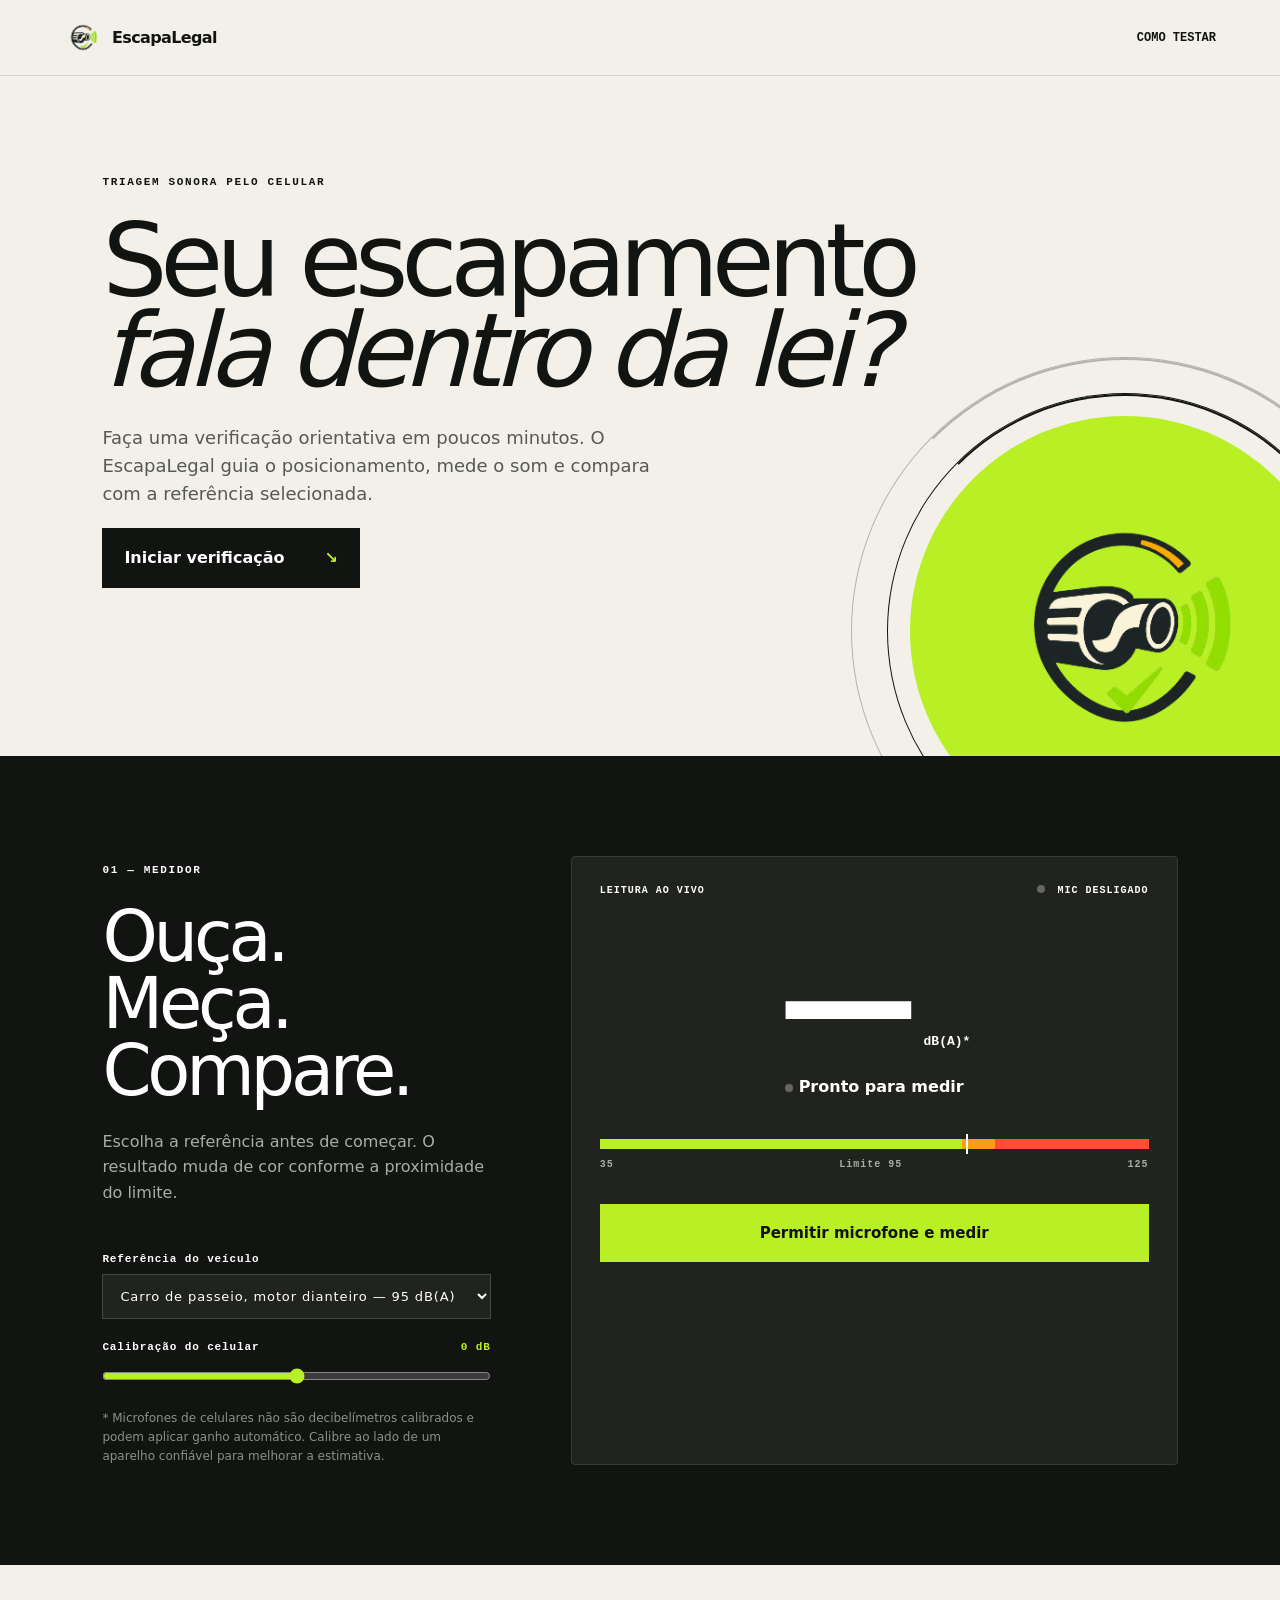
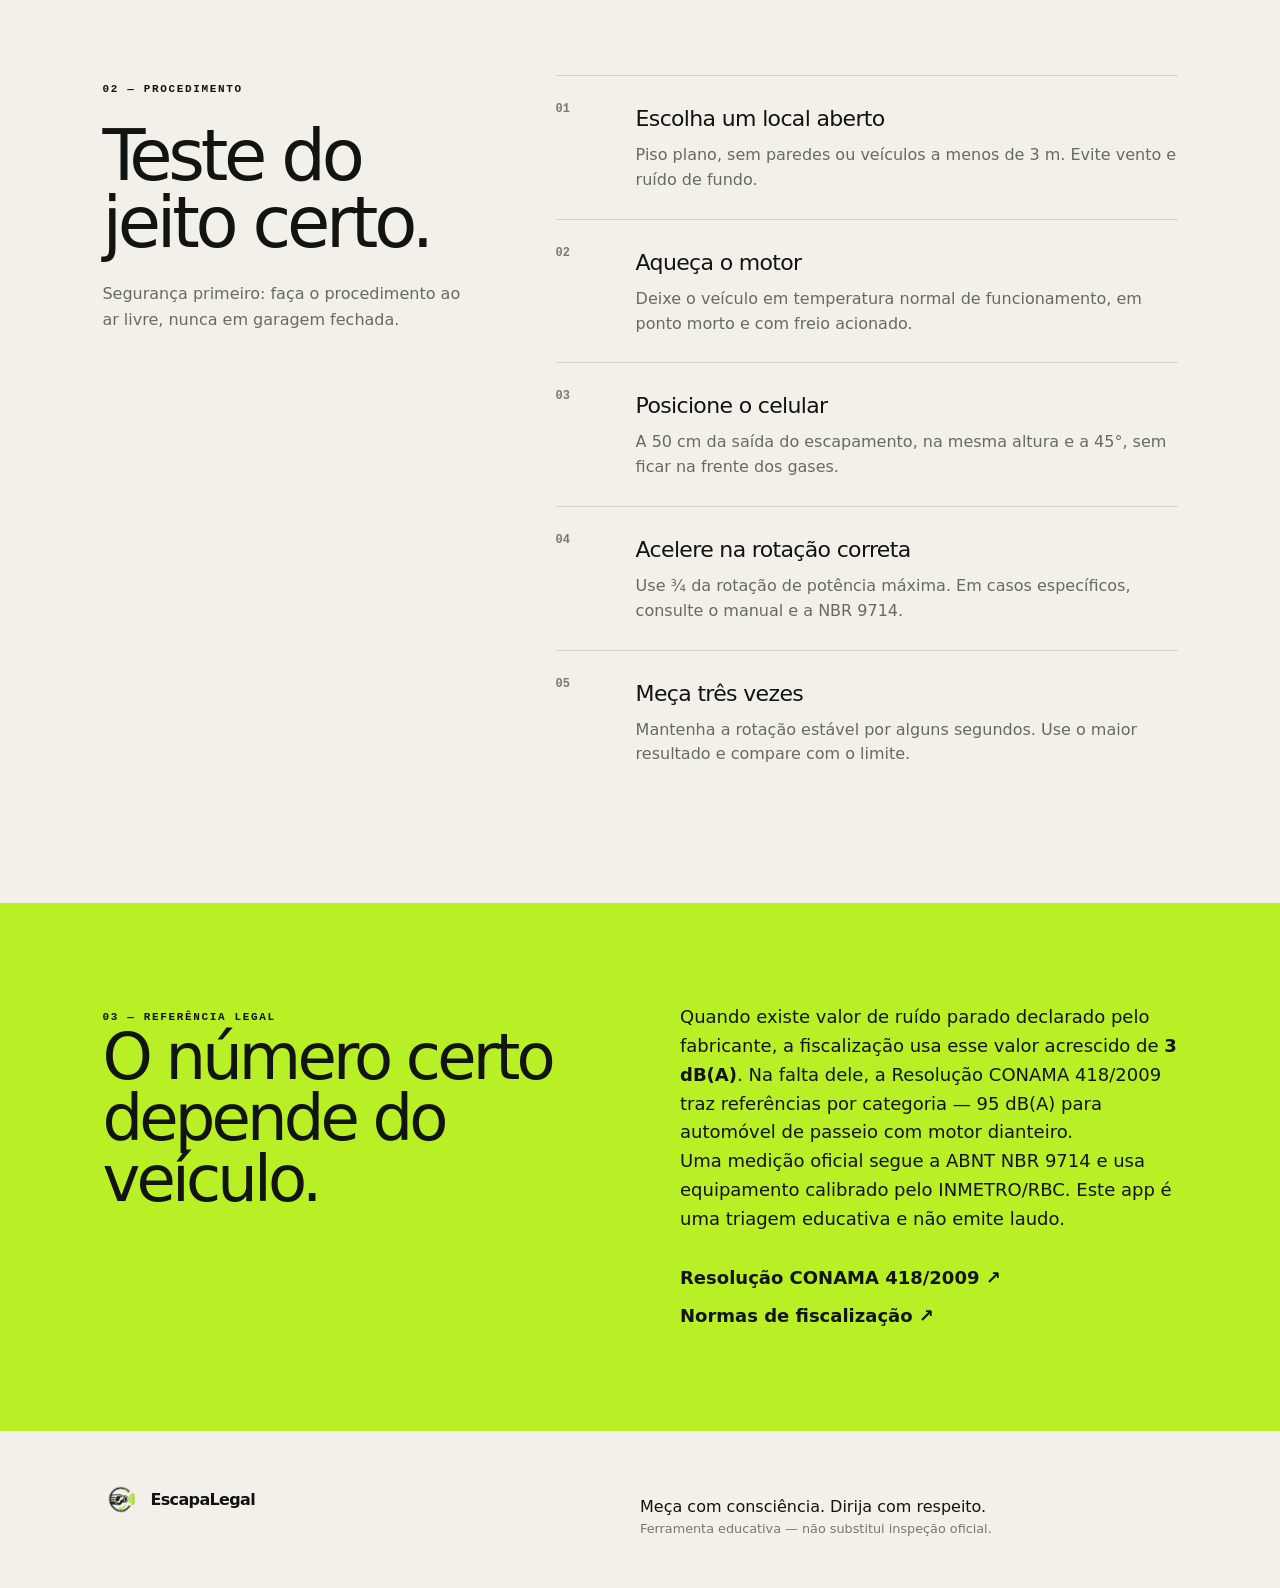
==== pages-dist/index.html @ 88433b81 "feat: criar EscapaLegal" ====
<!doctype html><html lang="pt-BR"><head><meta charset="UTF-8"/><meta name="viewport" content="width=device-width,initial-scale=1"/><meta name="theme-color" content="#121411"/><meta name="description" content="Meça o ruído do escapamento pelo celular e compare com referências da legislação brasileira."/><link rel="icon" href="./logo.png"/><title>EscapaLegal — teste orientativo de escapamento</title>  <script type="module" crossorigin src="./assets/index-DYDRV1VU.js"></script>
  <link rel="stylesheet" crossorigin href="./assets/index-qKlLWk5f.css">
</head><body><div id="root"></div></body></html>
---- pages-dist/assets/index-qKlLWk5f.css ----
/*! tailwindcss v4.2.1 | MIT License | https://tailwindcss.com */
@layer properties{@supports (((-webkit-hyphens:none)) and (not (margin-trim:inline))) or ((-moz-orient:inline) and (not (color:rgb(from red r g b)))){*,:before,:after,::backdrop{--tw-shadow:0 0 #0000;--tw-shadow-color:initial;--tw-shadow-alpha:100%;--tw-inset-shadow:0 0 #0000;--tw-inset-shadow-color:initial;--tw-inset-shadow-alpha:100%;--tw-ring-color:initial;--tw-ring-shadow:0 0 #0000;--tw-inset-ring-color:initial;--tw-inset-ring-shadow:0 0 #0000;--tw-ring-inset:initial;--tw-ring-offset-width:0px;--tw-ring-offset-color:#fff;--tw-ring-offset-shadow:0 0 #0000}}}@layer theme{:root,:host{--font-sans:ui-sans-serif, system-ui, sans-serif, "Apple Color Emoji", "Segoe UI Emoji", "Segoe UI Symbol", "Noto Color Emoji";--font-mono:ui-monospace, SFMono-Regular, Menlo, Monaco, Consolas, "Liberation Mono", "Courier New", monospace;--spacing:.25rem;--default-font-family:var(--font-sans);--default-mono-font-family:var(--font-mono)}}@layer base{*,:after,:before,::backdrop{box-sizing:border-box;border:0 solid;margin:0;padding:0}::file-selector-button{box-sizing:border-box;border:0 solid;margin:0;padding:0}html,:host{-webkit-text-size-adjust:100%;tab-size:4;line-height:1.5;font-family:var(--default-font-family,ui-sans-serif, system-ui, sans-serif, "Apple Color Emoji", "Segoe UI Emoji", "Segoe UI Symbol", "Noto Color Emoji");font-feature-settings:var(--default-font-feature-settings,normal);font-variation-settings:var(--default-font-variation-settings,normal);-webkit-tap-highlight-color:transparent}hr{height:0;color:inherit;border-top-width:1px}abbr:where([title]){-webkit-text-decoration:underline dotted;text-decoration:underline dotted}h1,h2,h3,h4,h5,h6{font-size:inherit;font-weight:inherit}a{color:inherit;-webkit-text-decoration:inherit;-webkit-text-decoration:inherit;-webkit-text-decoration:inherit;-webkit-text-decoration:inherit;text-decoration:inherit}b,strong{font-weight:bolder}code,kbd,samp,pre{font-family:var(--default-mono-font-family,ui-monospace, SFMono-Regular, Menlo, Monaco, Consolas, "Liberation Mono", "Courier New", monospace);font-feature-settings:var(--default-mono-font-feature-settings,normal);font-variation-settings:var(--default-mono-font-variation-settings,normal);font-size:1em}small{font-size:80%}sub,sup{vertical-align:baseline;font-size:75%;line-height:0;position:relative}sub{bottom:-.25em}sup{top:-.5em}table{text-indent:0;border-color:inherit;border-collapse:collapse}:-moz-focusring{outline:auto}progress{vertical-align:baseline}summary{display:list-item}ol,ul,menu{list-style:none}img,svg,video,canvas,audio,iframe,embed,object{vertical-align:middle;display:block}img,video{max-width:100%;height:auto}button,input,select,optgroup,textarea{font:inherit;font-feature-settings:inherit;font-variation-settings:inherit;letter-spacing:inherit;color:inherit;opacity:1;background-color:#0000;border-radius:0}::file-selector-button{font:inherit;font-feature-settings:inherit;font-variation-settings:inherit;letter-spacing:inherit;color:inherit;opacity:1;background-color:#0000;border-radius:0}:where(select:is([multiple],[size])) optgroup{font-weight:bolder}:where(select:is([multiple],[size])) optgroup option{padding-inline-start:20px}::file-selector-button{margin-inline-end:4px}::placeholder{opacity:1}@supports (not ((-webkit-appearance:-apple-pay-button))) or (contain-intrinsic-size:1px){::placeholder{color:currentColor}@supports (color:color-mix(in lab, red, red)){::placeholder{color:color-mix(in oklab, currentcolor 50%, transparent)}}}textarea{resize:vertical}::-webkit-search-decoration{-webkit-appearance:none}::-webkit-date-and-time-value{min-height:1lh;text-align:inherit}::-webkit-datetime-edit{display:inline-flex}::-webkit-datetime-edit-fields-wrapper{padding:0}::-webkit-datetime-edit{padding-block:0}::-webkit-datetime-edit-year-field{padding-block:0}::-webkit-datetime-edit-month-field{padding-block:0}::-webkit-datetime-edit-day-field{padding-block:0}::-webkit-datetime-edit-hour-field{padding-block:0}::-webkit-datetime-edit-minute-field{padding-block:0}::-webkit-datetime-edit-second-field{padding-block:0}::-webkit-datetime-edit-millisecond-field{padding-block:0}::-webkit-datetime-edit-meridiem-field{padding-block:0}::-webkit-calendar-picker-indicator{line-height:1}:-moz-ui-invalid{box-shadow:none}button,input:where([type=button],[type=reset],[type=submit]){appearance:button}::file-selector-button{appearance:button}::-webkit-inner-spin-button{height:auto}::-webkit-outer-spin-button{height:auto}[hidden]:where(:not([hidden=until-found])){display:none!important}}@layer components;@layer utilities{.relative{position:relative}.start{inset-inline-start:var(--spacing)}.contents{display:contents}.table{display:table}.ring{--tw-ring-shadow:var(--tw-ring-inset,) 0 0 0 calc(1px + var(--tw-ring-offset-width)) var(--tw-ring-color,currentcolor);box-shadow:var(--tw-inset-shadow), var(--tw-inset-ring-shadow), var(--tw-ring-offset-shadow), var(--tw-ring-shadow), var(--tw-shadow)}}:root{--ink:#121411;--paper:#f2f0e9;--lime:#b8ef25;--orange:#ff9d19;--red:#ff4d35;--line:#d4d1c7}*{box-sizing:border-box}html{scroll-behavior:smooth}body{background:var(--paper);color:var(--ink);font-family:var(--font-sans),Arial,sans-serif;margin:0}.nav{border-bottom:1px solid var(--line);z-index:5;justify-content:space-between;align-items:center;height:76px;padding:0 clamp(20px,5vw,72px);display:flex;position:relative}.brand{color:inherit;letter-spacing:-.04em;align-items:center;gap:10px;font-weight:800;text-decoration:none;display:flex}.brand img{object-fit:contain;width:38px;height:38px}.navLink{font:600 12px var(--font-mono);color:inherit;text-transform:uppercase;text-decoration:none}.hero{min-height:680px;padding:100px clamp(20px,8vw,120px);position:relative;overflow:hidden}.eyebrow,.sectionHead>span,.law>div>span{font:600 11px var(--font-mono);letter-spacing:.15em}.hero h1{letter-spacing:-.07em;max-width:950px;margin:28px 0;font-size:clamp(52px,8vw,112px);line-height:.88}.hero h1 em{font-weight:300}.lead{color:#565a51;max-width:570px;font-size:18px;line-height:1.55}.primary{background:var(--ink);color:#fff;gap:40px;margin-top:20px;padding:18px 22px;font-weight:700;text-decoration:none;display:inline-flex}.primary span{color:var(--lime)}.heroArt{background:var(--lime);border-radius:50%;place-items:center;width:430px;height:430px;display:grid;position:absolute;bottom:-90px;right:-60px}.heroArt img{z-index:2;width:68%;position:relative}.ring{border:2px solid var(--ink);border-left-color:#0000;border-radius:50%;position:absolute}.r1{inset:-22px}.r2{opacity:.28;inset:-58px}.meterSection{background:var(--ink);color:#fff;grid-template-columns:minmax(220px,.8fr) minmax(380px,1.25fr);gap:48px 80px;padding:100px clamp(20px,8vw,120px);display:grid}.sectionHead h2{letter-spacing:-.06em;margin:24px 0;font-size:clamp(42px,5.5vw,76px);line-height:.95}.sectionHead p{color:#a9ada3;max-width:400px;line-height:1.6}.meterCard{background:#20231e;border:1px solid #373b34;border-radius:4px;grid-area:1/2/3;padding:28px;transition:all .3s}.meterCard.ok{border-color:var(--lime)}.meterCard.near{border-color:var(--orange)}.meterCard.over{border-color:var(--red)}.meterTop,.scaleLabels{font:600 10px var(--font-mono);letter-spacing:.1em;justify-content:space-between;display:flex}.live i,.status i{background:#666;border-radius:50%;width:8px;height:8px;margin-right:6px;display:inline-block}.meterCard.ok .status i,.meterCard.ok .live i{background:var(--lime)}.meterCard.near .status i,.meterCard.near .live i{background:var(--orange)}.meterCard.over .status i,.meterCard.over .live i{background:var(--red)}.readout{justify-content:center;align-items:flex-end;margin:48px 0 18px;display:flex}.readout strong{letter-spacing:-.08em;font-size:clamp(82px,11vw,150px);line-height:.8}.readout span{font:600 13px var(--font-mono);margin:0 0 8px 16px}.status{text-align:center;margin-bottom:40px;font-weight:700}.scale{background:linear-gradient(90deg,var(--lime) 0 66%,var(--orange) 66% 72%,var(--red) 72%);height:10px;position:relative}.scale span{opacity:.35;background:#fff;height:100%;display:block}.scale b{background:#fff;width:2px;height:20px;position:absolute;top:-5px}.scaleLabels{color:#a9ada3;margin-top:10px}.measureBtn{background:var(--lime);width:100%;color:var(--ink);cursor:pointer;border:0;margin-top:34px;padding:18px;font-size:15px;font-weight:800}.peak{text-align:center}.error{color:#ff9889}.settings{grid-column:1}.settings label{font:600 11px var(--font-mono);letter-spacing:.08em;margin-bottom:22px;display:block}.settings label span{float:right;color:var(--lime)}select,input[type=number]{color:#fff;width:100%;font:500 13px var(--font-sans);background:#20231e;border:1px solid #454940;margin-top:9px;padding:13px}input[type=range]{width:100%;accent-color:var(--lime);margin-top:15px}.settings>p{color:#8c9087;font-size:12px;line-height:1.55}.steps{grid-template-columns:.75fr 1.25fr;gap:80px;padding:110px clamp(20px,8vw,120px);display:grid}.light p{color:#666b62}.stepList article{border-top:1px solid var(--line);grid-template-columns:60px 1fr;gap:20px;padding:26px 0;display:grid}.stepList article>b{font:600 12px var(--font-mono);color:#777b73}.stepList h3{letter-spacing:-.03em;margin:0 0 8px;font-size:22px}.stepList p{color:#666b62;margin:0;line-height:1.55}.law{background:var(--lime);grid-template-columns:1fr 1fr;gap:80px;padding:100px clamp(20px,8vw,120px);display:grid}.law h2{letter-spacing:-.06em;font-size:clamp(42px,5vw,72px);line-height:.95}.lawText{font-size:18px;line-height:1.6}.links{flex-direction:column;gap:10px;margin-top:30px;display:flex}.links a{color:inherit;font-weight:800}footer{grid-template-columns:1fr 1fr;align-items:end;padding:50px clamp(20px,8vw,120px);display:grid}footer small{color:#75796f;grid-column:2}@media (width<=800px){.hero{min-height:720px;padding-top:70px}.heroArt{width:280px;height:280px;bottom:-30px;right:-50px}.meterSection,.steps,.law{grid-template-columns:1fr;padding-top:75px;padding-bottom:75px}.meterCard,.settings{grid-area:auto}.meterCard{order:2}.settings{order:3}.steps,.law{gap:35px}.law h2{margin-bottom:0}footer{grid-template-columns:1fr;gap:15px}footer small{grid-column:1}.readout strong{font-size:90px}}@property --tw-shadow{syntax:"*";inherits:false;initial-value:0 0 #0000}@property --tw-shadow-color{syntax:"*";inherits:false}@property --tw-shadow-alpha{syntax:"<percentage>";inherits:false;initial-value:100%}@property --tw-inset-shadow{syntax:"*";inherits:false;initial-value:0 0 #0000}@property --tw-inset-shadow-color{syntax:"*";inherits:false}@property --tw-inset-shadow-alpha{syntax:"<percentage>";inherits:false;initial-value:100%}@property --tw-ring-color{syntax:"*";inherits:false}@property --tw-ring-shadow{syntax:"*";inherits:false;initial-value:0 0 #0000}@property --tw-inset-ring-color{syntax:"*";inherits:false}@property --tw-inset-ring-shadow{syntax:"*";inherits:false;initial-value:0 0 #0000}@property --tw-ring-inset{syntax:"*";inherits:false}@property --tw-ring-offset-width{syntax:"<length>";inherits:false;initial-value:0}@property --tw-ring-offset-color{syntax:"*";inherits:false;initial-value:#fff}@property --tw-ring-offset-shadow{syntax:"*";inherits:false;initial-value:0 0 #0000}
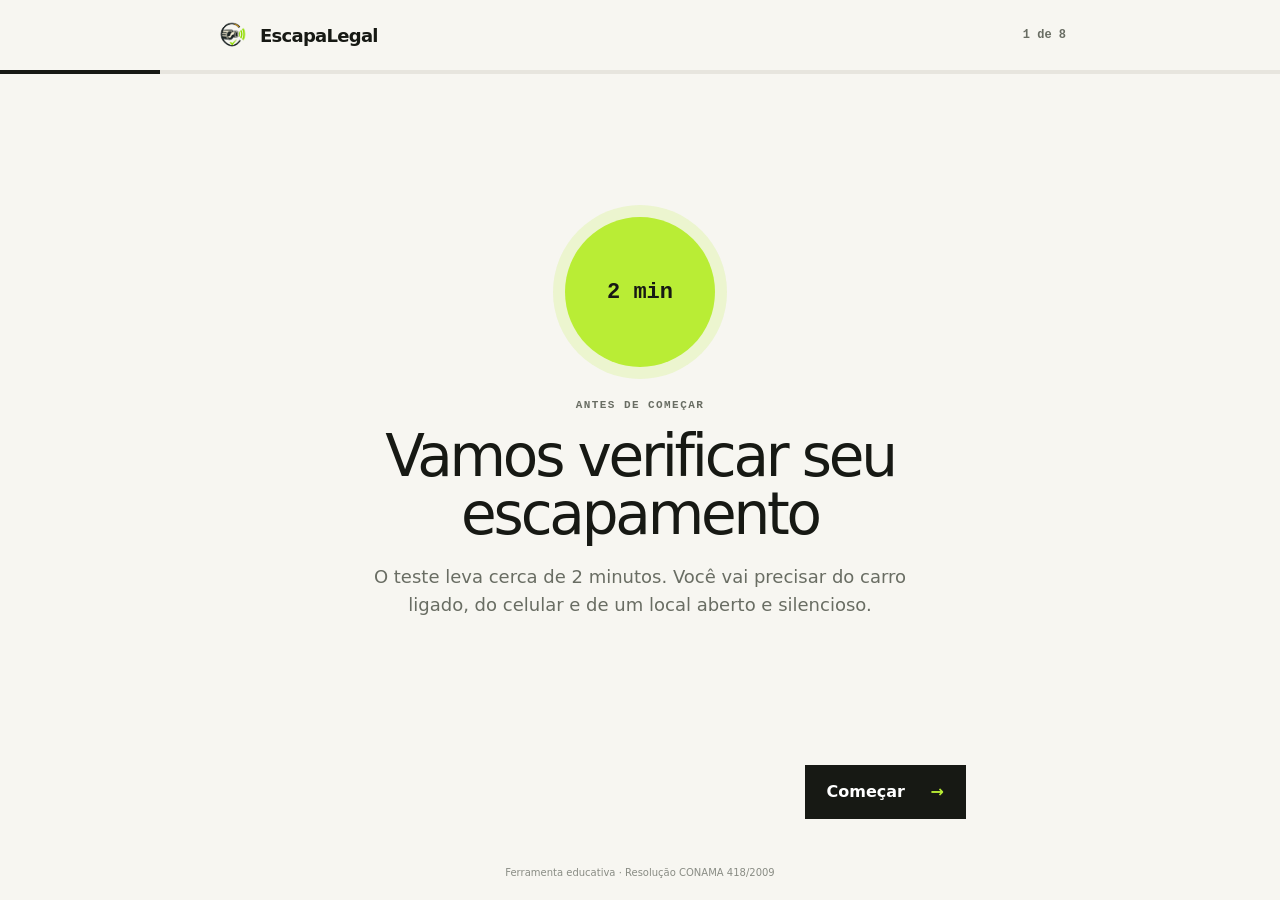
==== commit 97096622: "feat: transformar teste em fluxo guiado" ====
--- a/pages-dist/index.html
+++ b/pages-dist/index.html
@@ -1,3 +1,3 @@
-<!doctype html><html lang="pt-BR"><head><meta charset="UTF-8"/><meta name="viewport" content="width=device-width,initial-scale=1"/><meta name="theme-color" content="#121411"/><meta name="description" content="Meça o ruído do escapamento pelo celular e compare com referências da legislação brasileira."/><link rel="icon" href="./logo.png"/><title>EscapaLegal — teste orientativo de escapamento</title>  <script type="module" crossorigin src="./assets/index-DYDRV1VU.js"></script>
-  <link rel="stylesheet" crossorigin href="./assets/index-qKlLWk5f.css">
+<!doctype html><html lang="pt-BR"><head><meta charset="UTF-8"/><meta name="viewport" content="width=device-width,initial-scale=1"/><meta name="theme-color" content="#121411"/><meta name="description" content="Meça o ruído do escapamento pelo celular e compare com referências da legislação brasileira."/><link rel="icon" href="./logo.png"/><title>EscapaLegal — teste orientativo de escapamento</title>  <script type="module" crossorigin src="./assets/index-BxVNrygy.js"></script>
+  <link rel="stylesheet" crossorigin href="./assets/index-0QmFH2ib.css">
 </head><body><div id="root"></div></body></html>
--- a/pages-dist/assets/index-0QmFH2ib.css
+++ b/pages-dist/assets/index-0QmFH2ib.css
@@ -0,0 +1,2 @@
+/*! tailwindcss v4.2.1 | MIT License | https://tailwindcss.com */
+@layer properties{@supports (((-webkit-hyphens:none)) and (not (margin-trim:inline))) or ((-moz-orient:inline) and (not (color:rgb(from red r g b)))){*,:before,:after,::backdrop{--tw-shadow:0 0 #0000;--tw-shadow-color:initial;--tw-shadow-alpha:100%;--tw-inset-shadow:0 0 #0000;--tw-inset-shadow-color:initial;--tw-inset-shadow-alpha:100%;--tw-ring-color:initial;--tw-ring-shadow:0 0 #0000;--tw-inset-ring-color:initial;--tw-inset-ring-shadow:0 0 #0000;--tw-ring-inset:initial;--tw-ring-offset-width:0px;--tw-ring-offset-color:#fff;--tw-ring-offset-shadow:0 0 #0000;--tw-blur:initial;--tw-brightness:initial;--tw-contrast:initial;--tw-grayscale:initial;--tw-hue-rotate:initial;--tw-invert:initial;--tw-opacity:initial;--tw-saturate:initial;--tw-sepia:initial;--tw-drop-shadow:initial;--tw-drop-shadow-color:initial;--tw-drop-shadow-alpha:100%;--tw-drop-shadow-size:initial}}}@layer theme{:root,:host{--font-sans:ui-sans-serif, system-ui, sans-serif, "Apple Color Emoji", "Segoe UI Emoji", "Segoe UI Symbol", "Noto Color Emoji";--font-mono:ui-monospace, SFMono-Regular, Menlo, Monaco, Consolas, "Liberation Mono", "Courier New", monospace;--spacing:.25rem;--default-font-family:var(--font-sans);--default-mono-font-family:var(--font-mono)}}@layer base{*,:after,:before,::backdrop{box-sizing:border-box;border:0 solid;margin:0;padding:0}::file-selector-button{box-sizing:border-box;border:0 solid;margin:0;padding:0}html,:host{-webkit-text-size-adjust:100%;tab-size:4;line-height:1.5;font-family:var(--default-font-family,ui-sans-serif, system-ui, sans-serif, "Apple Color Emoji", "Segoe UI Emoji", "Segoe UI Symbol", "Noto Color Emoji");font-feature-settings:var(--default-font-feature-settings,normal);font-variation-settings:var(--default-font-variation-settings,normal);-webkit-tap-highlight-color:transparent}hr{height:0;color:inherit;border-top-width:1px}abbr:where([title]){-webkit-text-decoration:underline dotted;text-decoration:underline dotted}h1,h2,h3,h4,h5,h6{font-size:inherit;font-weight:inherit}a{color:inherit;-webkit-text-decoration:inherit;-webkit-text-decoration:inherit;-webkit-text-decoration:inherit;-webkit-text-decoration:inherit;text-decoration:inherit}b,strong{font-weight:bolder}code,kbd,samp,pre{font-family:var(--default-mono-font-family,ui-monospace, SFMono-Regular, Menlo, Monaco, Consolas, "Liberation Mono", "Courier New", monospace);font-feature-settings:var(--default-mono-font-feature-settings,normal);font-variation-settings:var(--default-mono-font-variation-settings,normal);font-size:1em}small{font-size:80%}sub,sup{vertical-align:baseline;font-size:75%;line-height:0;position:relative}sub{bottom:-.25em}sup{top:-.5em}table{text-indent:0;border-color:inherit;border-collapse:collapse}:-moz-focusring{outline:auto}progress{vertical-align:baseline}summary{display:list-item}ol,ul,menu{list-style:none}img,svg,video,canvas,audio,iframe,embed,object{vertical-align:middle;display:block}img,video{max-width:100%;height:auto}button,input,select,optgroup,textarea{font:inherit;font-feature-settings:inherit;font-variation-settings:inherit;letter-spacing:inherit;color:inherit;opacity:1;background-color:#0000;border-radius:0}::file-selector-button{font:inherit;font-feature-settings:inherit;font-variation-settings:inherit;letter-spacing:inherit;color:inherit;opacity:1;background-color:#0000;border-radius:0}:where(select:is([multiple],[size])) optgroup{font-weight:bolder}:where(select:is([multiple],[size])) optgroup option{padding-inline-start:20px}::file-selector-button{margin-inline-end:4px}::placeholder{opacity:1}@supports (not ((-webkit-appearance:-apple-pay-button))) or (contain-intrinsic-size:1px){::placeholder{color:currentColor}@supports (color:color-mix(in lab, red, red)){::placeholder{color:color-mix(in oklab, currentcolor 50%, transparent)}}}textarea{resize:vertical}::-webkit-search-decoration{-webkit-appearance:none}::-webkit-date-and-time-value{min-height:1lh;text-align:inherit}::-webkit-datetime-edit{display:inline-flex}::-webkit-datetime-edit-fields-wrapper{padding:0}::-webkit-datetime-edit{padding-block:0}::-webkit-datetime-edit-year-field{padding-block:0}::-webkit-datetime-edit-month-field{padding-block:0}::-webkit-datetime-edit-day-field{padding-block:0}::-webkit-datetime-edit-hour-field{padding-block:0}::-webkit-datetime-edit-minute-field{padding-block:0}::-webkit-datetime-edit-second-field{padding-block:0}::-webkit-datetime-edit-millisecond-field{padding-block:0}::-webkit-datetime-edit-meridiem-field{padding-block:0}::-webkit-calendar-picker-indicator{line-height:1}:-moz-ui-invalid{box-shadow:none}button,input:where([type=button],[type=reset],[type=submit]){appearance:button}::file-selector-button{appearance:button}::-webkit-inner-spin-button{height:auto}::-webkit-outer-spin-button{height:auto}[hidden]:where(:not([hidden=until-found])){display:none!important}}@layer components;@layer utilities{.visible{visibility:visible}.start{inset-inline-start:var(--spacing)}.end{inset-inline-end:var(--spacing)}.contents{display:contents}.flex{display:flex}.hidden{display:none}.table{display:table}.resize{resize:both}.ring{--tw-ring-shadow:var(--tw-ring-inset,) 0 0 0 calc(1px + var(--tw-ring-offset-width)) var(--tw-ring-color,currentcolor);box-shadow:var(--tw-inset-shadow), var(--tw-inset-ring-shadow), var(--tw-ring-offset-shadow), var(--tw-ring-shadow), var(--tw-shadow)}.blur{--tw-blur:blur(8px);filter:var(--tw-blur,) var(--tw-brightness,) var(--tw-contrast,) var(--tw-grayscale,) var(--tw-hue-rotate,) var(--tw-invert,) var(--tw-saturate,) var(--tw-sepia,) var(--tw-drop-shadow,)}}:root{--ink:#171914;--paper:#f7f6f1;--muted:#696d63;--line:#deddd6;--lime:#b9ed35;--orange:#f5a623;--red:#f15b49}*{box-sizing:border-box}html,body,#root{min-height:100%}body{background:var(--paper);color:var(--ink);font-family:var(--font-sans),Arial,sans-serif;margin:0}.wizard{flex-direction:column;min-height:100vh;display:flex}.wizard header{justify-content:space-between;align-items:center;width:100%;max-width:900px;height:70px;margin:auto;padding:0 24px;display:flex}.logo{letter-spacing:-.04em;cursor:pointer;background:0 0;border:0;align-items:center;gap:10px;font-size:18px;font-weight:800;display:flex}.logo img{object-fit:contain;width:36px;height:36px}.counter{font:600 12px var(--font-mono);color:var(--muted)}.progress{background:#e7e5de;height:4px}.progress span{background:var(--ink);height:100%;transition:width .3s;display:block}.screen{text-align:center;flex:1;justify-content:center;align-items:center;width:min(100%,700px);margin:auto;padding:45px 24px 28px;display:flex}.instruction,.formStep,.testStep,.result{width:100%;animation:.28s enter}@keyframes enter{0%{opacity:0;transform:translateY(8px)}}.visual{background:var(--lime);border-radius:50%;place-items:center;width:150px;height:150px;margin:0 auto 32px;display:grid;box-shadow:0 0 0 12px #b9ed352e}.visual span{font:800 22px var(--font-mono)}.kicker{font:700 11px var(--font-mono);text-transform:uppercase;letter-spacing:.13em;color:var(--muted);margin:0 0 16px}h1{letter-spacing:-.055em;max-width:630px;margin:0 auto 20px;font-size:clamp(36px,7vw,58px);line-height:1}.copy{color:var(--muted);max-width:560px;margin:0 auto;font-size:18px;line-height:1.55}.diagram{justify-content:center;align-items:center;gap:14px;margin:34px auto 0;display:flex}.diagram i{font:700 10px var(--font-mono);background:var(--ink);color:#fff;padding:13px;font-style:normal}.diagram span{font:700 11px var(--font-mono);border-top:2px dashed var(--ink);padding:6px 25px 0}.choices{text-align:left;grid-template-columns:1fr 1fr;gap:10px;margin:30px auto 18px;display:grid}.choices button{border:1px solid var(--line);cursor:pointer;color:inherit;background:#fff;border-radius:8px;flex-direction:column;gap:5px;padding:18px;display:flex}.choices button.selected{border:2px solid var(--ink);background:#f0f7dc;padding:17px}.choices b{font-size:15px}.choices span{color:var(--muted);font-size:12px}.manual{border:1px solid var(--line);background:#fff;justify-content:space-between;align-items:center;padding:12px 18px;font-size:13px;display:flex}.manual input{width:82px;padding:8px}details{text-align:left;color:var(--muted);margin-top:12px;font-size:13px}details summary{cursor:pointer;padding:10px 0}details label{flex-direction:column;gap:8px;display:flex}.gauge{background:var(--lime);border-radius:50%;flex-direction:column;justify-content:center;align-items:center;width:250px;height:250px;margin:32px auto 24px;transition:all .2s;display:flex}.gauge.near{background:var(--orange)}.gauge.over{background:var(--red);color:#fff}.gauge strong{letter-spacing:-.07em;font-size:72px;line-height:.9}.gauge span{font:700 12px var(--font-mono)}.gauge small{margin-top:12px}.start,.stop,.again{background:var(--ink);color:#fff;cursor:pointer;border:0;min-width:230px;padding:17px 28px;font-size:15px;font-weight:800}.stop{background:var(--red)}.listening{color:var(--muted);margin-top:20px;font-size:13px}.listening i{background:var(--red);border-radius:50%;width:8px;height:8px;margin-right:6px;animation:1s infinite pulse;display:inline-block}@keyframes pulse{50%{opacity:.5}}.error{color:#b83223}.resultIcon{background:var(--lime);border-radius:50%;place-items:center;width:110px;height:110px;margin:0 auto 25px;font-size:55px;font-weight:800;display:grid}.result.near .resultIcon{background:var(--orange)}.result.over .resultIcon{background:var(--red);color:#fff}.resultNumbers{margin:25px 0}.resultNumbers strong{letter-spacing:-.06em;font-size:64px}.resultNumbers>span{font:700 12px var(--font-mono);margin-left:8px}.resultNumbers small{color:var(--muted);display:block}.notice{max-width:560px;color:var(--muted);background:#ebe9e1;margin:24px auto;padding:15px;font-size:12px;line-height:1.5}.actions{justify-content:space-between;width:min(100%,700px);margin:auto;padding:20px 24px 34px;display:flex}.actions button{cursor:pointer;border:0;padding:15px 22px;font-weight:800}.back{background:0 0}.next{background:var(--ink);color:#fff;min-width:150px}.next span{color:var(--lime);margin-left:20px}.floatingBack{cursor:pointer;background:0 0;border:0;font-weight:700;position:fixed;bottom:22px;left:22px}footer{text-align:center;color:#898c84;padding:12px 20px 20px;font-size:10px}@media (width<=600px){.screen{align-items:flex-start;padding-top:28px}.visual{width:125px;height:125px;margin-bottom:28px}.choices{grid-template-columns:1fr}.formStep h1{font-size:38px}.gauge{width:220px;height:220px}.gauge strong{font-size:64px}.actions{padding-bottom:24px}.copy{font-size:16px}.wizard header{height:62px}.floatingBack{align-self:flex-start;margin:0 0 18px 20px;position:static}}@property --tw-shadow{syntax:"*";inherits:false;initial-value:0 0 #0000}@property --tw-shadow-color{syntax:"*";inherits:false}@property --tw-shadow-alpha{syntax:"<percentage>";inherits:false;initial-value:100%}@property --tw-inset-shadow{syntax:"*";inherits:false;initial-value:0 0 #0000}@property --tw-inset-shadow-color{syntax:"*";inherits:false}@property --tw-inset-shadow-alpha{syntax:"<percentage>";inherits:false;initial-value:100%}@property --tw-ring-color{syntax:"*";inherits:false}@property --tw-ring-shadow{syntax:"*";inherits:false;initial-value:0 0 #0000}@property --tw-inset-ring-color{syntax:"*";inherits:false}@property --tw-inset-ring-shadow{syntax:"*";inherits:false;initial-value:0 0 #0000}@property --tw-ring-inset{syntax:"*";inherits:false}@property --tw-ring-offset-width{syntax:"<length>";inherits:false;initial-value:0}@property --tw-ring-offset-color{syntax:"*";inherits:false;initial-value:#fff}@property --tw-ring-offset-shadow{syntax:"*";inherits:false;initial-value:0 0 #0000}@property --tw-blur{syntax:"*";inherits:false}@property --tw-brightness{syntax:"*";inherits:false}@property --tw-contrast{syntax:"*";inherits:false}@property --tw-grayscale{syntax:"*";inherits:false}@property --tw-hue-rotate{syntax:"*";inherits:false}@property --tw-invert{syntax:"*";inherits:false}@property --tw-opacity{syntax:"*";inherits:false}@property --tw-saturate{syntax:"*";inherits:false}@property --tw-sepia{syntax:"*";inherits:false}@property --tw-drop-shadow{syntax:"*";inherits:false}@property --tw-drop-shadow-color{syntax:"*";inherits:false}@property --tw-drop-shadow-alpha{syntax:"<percentage>";inherits:false;initial-value:100%}@property --tw-drop-shadow-size{syntax:"*";inherits:false}
